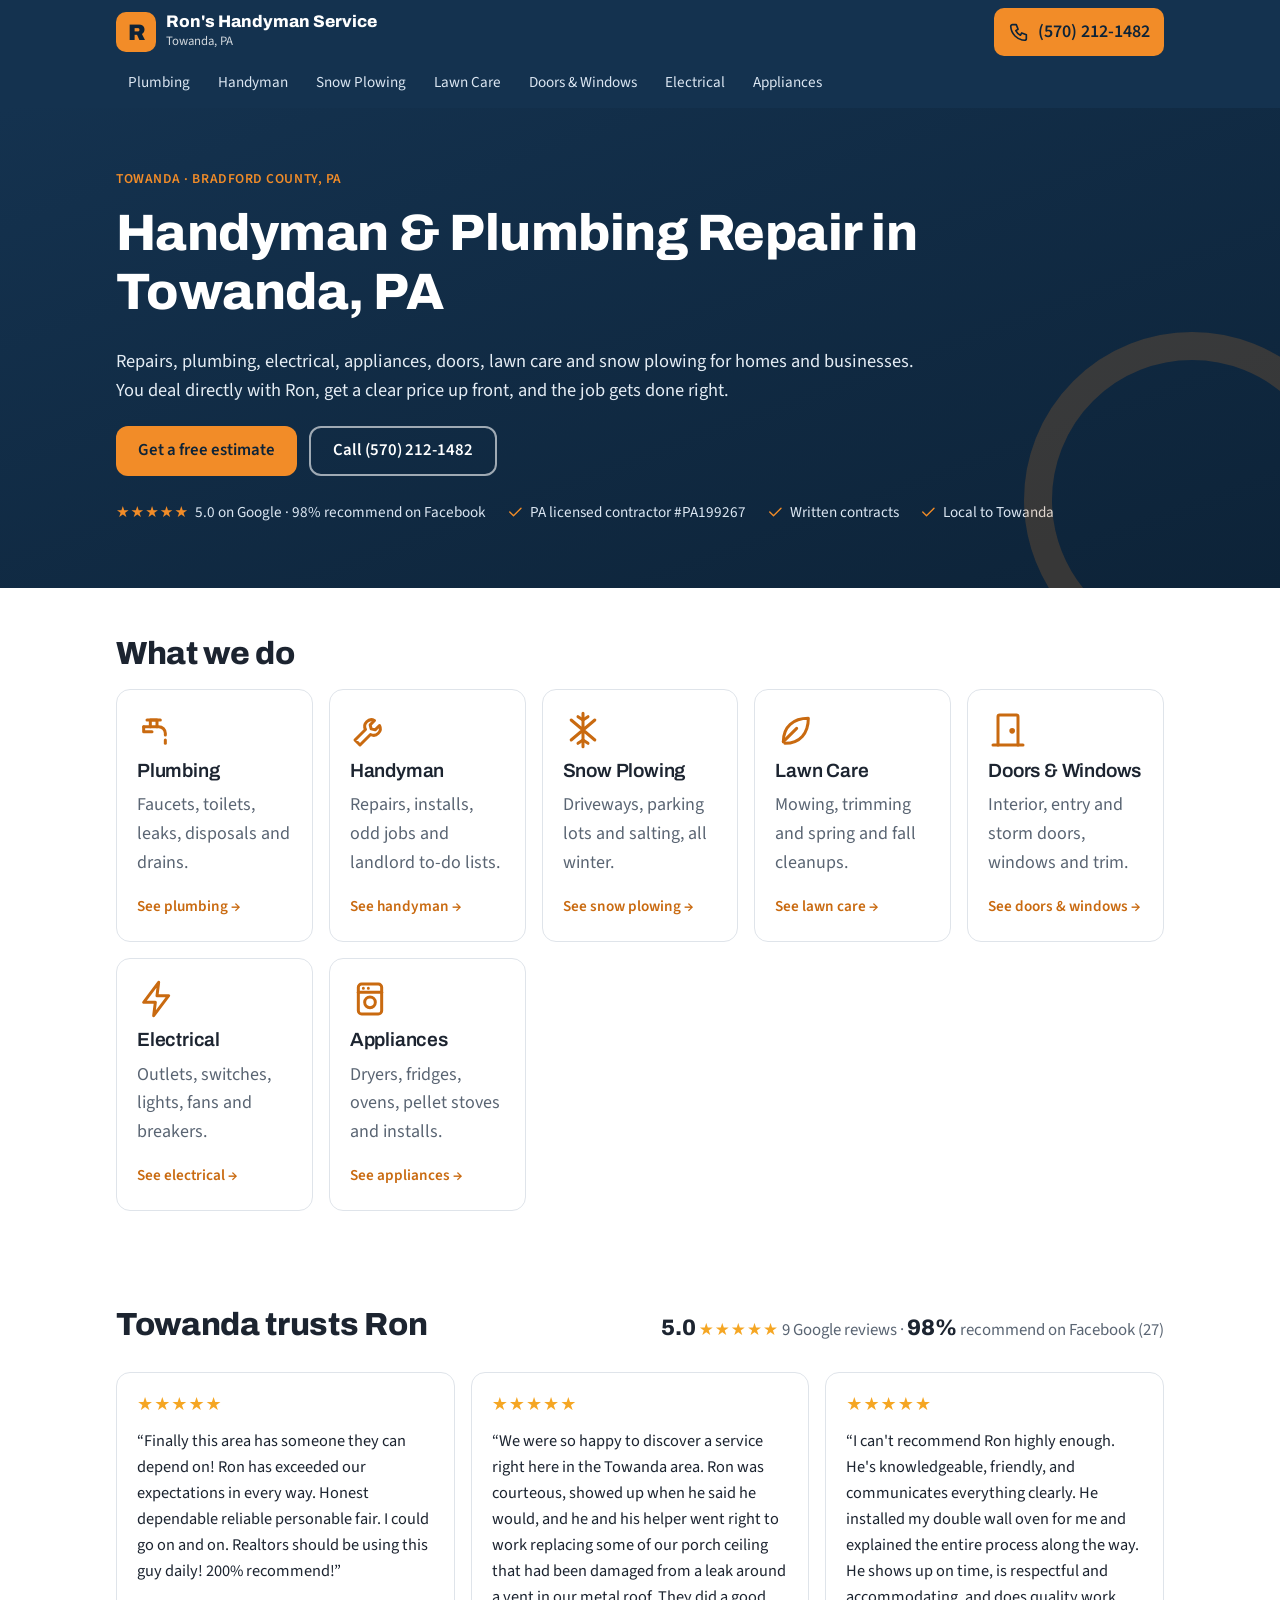
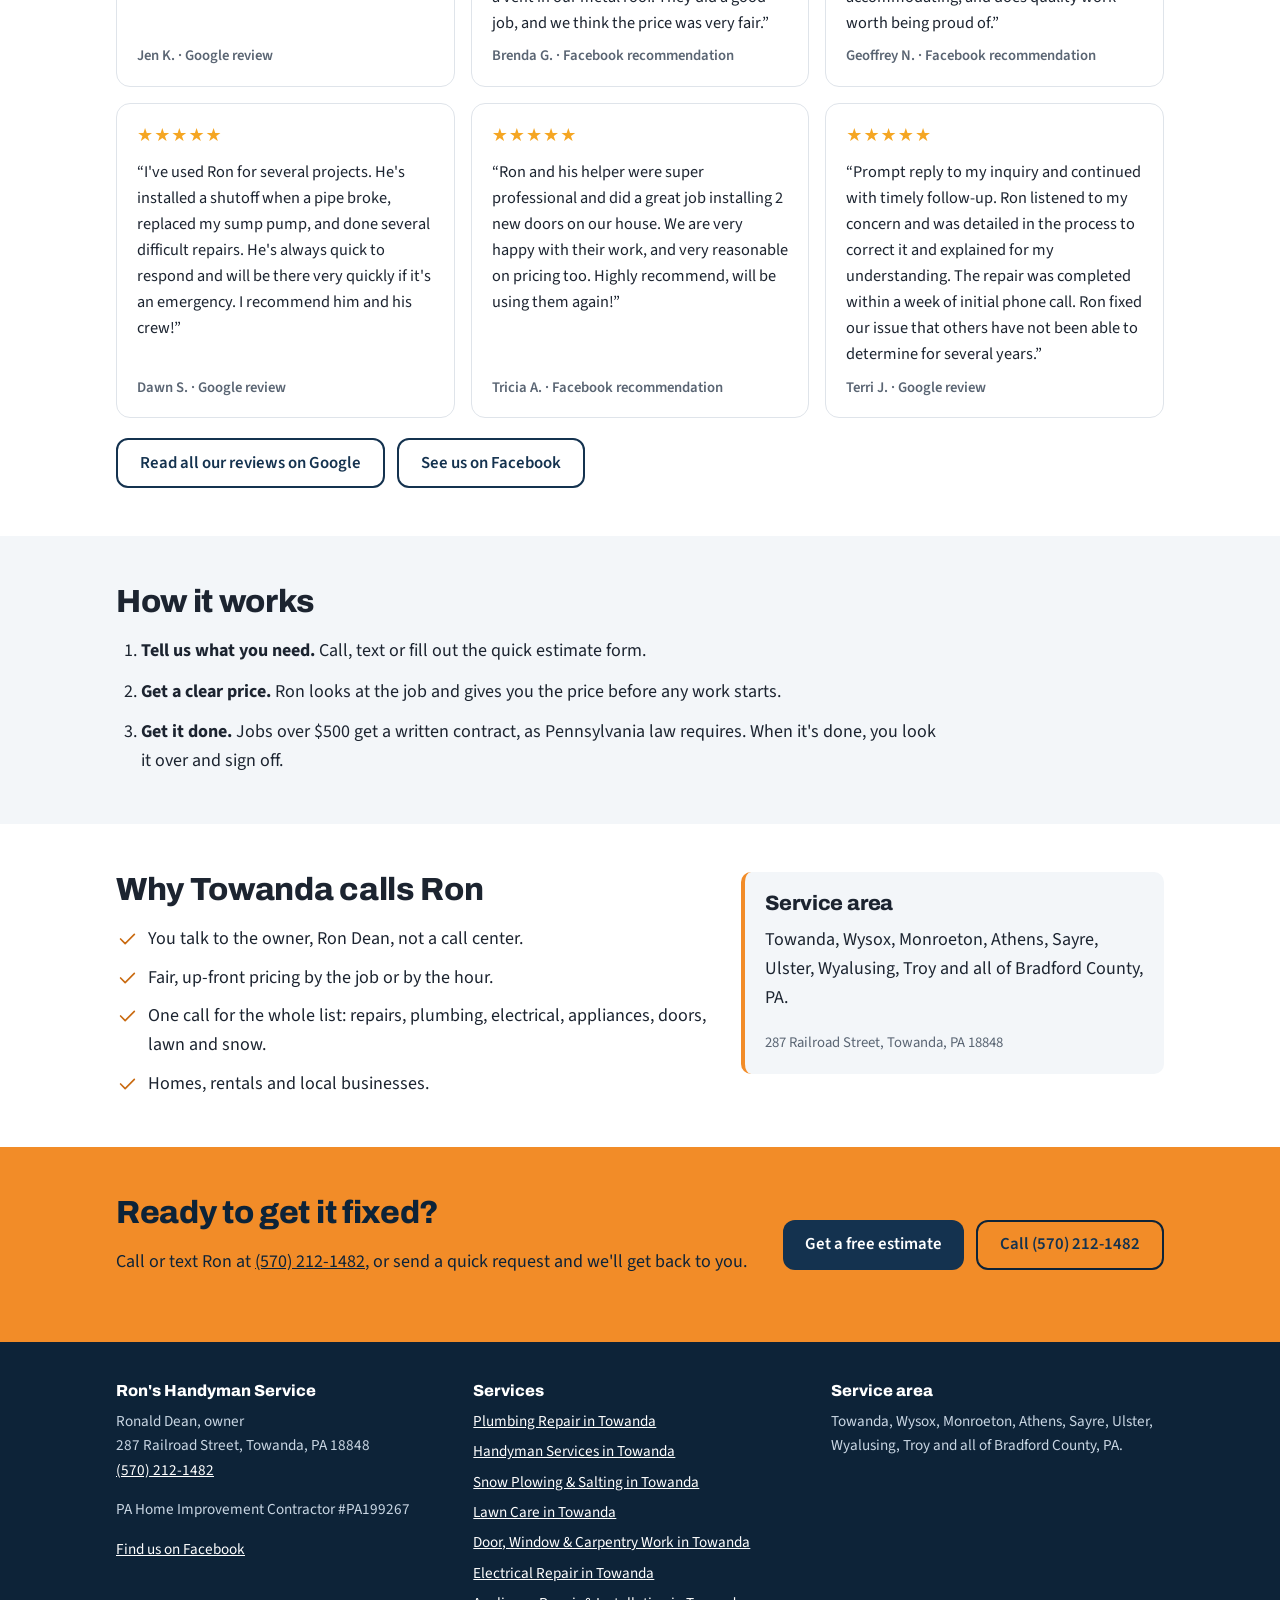
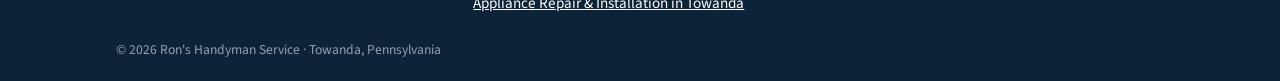
==== index.html @ ed1fc8e1 "Add files via upload" ====
<!doctype html>
<html lang="en">
<head>
<meta charset="utf-8">
<meta name="viewport" content="width=device-width, initial-scale=1">
<title>Ron&#x27;s Handyman Service – Handyman &amp; Plumbing in Towanda, PA</title>
<meta name="description" content="Handyman, plumbing, electrical and appliance repair, lawn care and snow plowing in Towanda and Bradford County, PA. Licensed PA contractor #PA199267. Call (570) 212-1482.">
<link rel="canonical" href="https://www.ronshandymanservice.org/">
<meta property="og:type" content="website">
<meta property="og:title" content="Ron&#x27;s Handyman Service – Handyman &amp; Plumbing in Towanda, PA">
<meta property="og:description" content="Handyman, plumbing, electrical and appliance repair, lawn care and snow plowing in Towanda and Bradford County, PA. Licensed PA contractor #PA199267. Call (570) 212-1482.">
<meta property="og:url" content="https://www.ronshandymanservice.org/">
<meta name="theme-color" content="#14324f">
<link rel="icon" href="favicon.svg" type="image/svg+xml">
<link rel="preconnect" href="https://fonts.googleapis.com"><link rel="preconnect" href="https://fonts.gstatic.com" crossorigin>
<link href="https://fonts.googleapis.com/css2?family=Archivo:wght@600;800&family=Source+Sans+3:wght@400;600&display=swap" rel="stylesheet">
<link rel="stylesheet" href="style.css">
<script type="application/ld+json">{"@context": "https://schema.org", "@type": "HomeAndConstructionBusiness", "name": "Ron's Handyman Service", "url": "https://www.ronshandymanservice.org/", "telephone": "+1-570-212-1482", "founder": {"@type": "Person", "name": "Ronald Dean"}, "address": {"@type": "PostalAddress", "streetAddress": "287 Railroad Street", "addressLocality": "Towanda", "addressRegion": "PA", "postalCode": "18848", "addressCountry": "US"}, "areaServed": [{"@type": "City", "name": "Towanda, PA"}, {"@type": "City", "name": "Wysox, PA"}, {"@type": "City", "name": "Monroeton, PA"}, {"@type": "City", "name": "Athens, PA"}, {"@type": "City", "name": "Sayre, PA"}, {"@type": "City", "name": "Ulster, PA"}, {"@type": "City", "name": "Wyalusing, PA"}, {"@type": "City", "name": "Troy, PA"}, {"@type": "AdministrativeArea", "name": "Bradford County, PA"}], "sameAs": ["https://www.facebook.com/ronshandymanservicespa/", "https://www.google.com/search?q=Ron%27s+Handyman+Services+Towanda+PA"]}</script>
</head>
<body>
<a class="skip" href="#main">Skip to content</a>
<header class="top">
  <div class="wrap bar">
    <a class="brand" href="index.html" aria-label="Ron's Handyman Service home">
      <span class="mark">R</span><span><b>Ron's Handyman Service</b><small>Towanda, PA</small></span>
    </a>
    <a class="callbtn" href="tel:+15702121482"><svg class="ic" viewBox="0 0 24 24" fill="none" stroke="currentColor" stroke-width="1.8" stroke-linecap="round" stroke-linejoin="round" aria-hidden="true"><path d="M5 4h4l2 5-2.5 1.5a11 11 0 0 0 5 5L15 13l5 2v4a2 2 0 0 1-2 2A16 16 0 0 1 3 6a2 2 0 0 1 2-2"/></svg><span>(570) 212-1482</span></a>
  </div>
  <nav class="wrap nav" aria-label="Services"><a href="plumbing-towanda-pa.html">Plumbing</a><a href="handyman-towanda-pa.html">Handyman</a><a href="snow-plowing-towanda-pa.html">Snow Plowing</a><a href="lawn-care-towanda-pa.html">Lawn Care</a><a href="doors-windows-towanda-pa.html">Doors & Windows</a><a href="electrical-repair-towanda-pa.html">Electrical</a><a href="appliance-repair-towanda-pa.html">Appliances</a></nav>
</header>
<main id="main">
<section class="hero"><div class="wrap">
  <p class="eyebrow">Towanda · Bradford County, PA</p>
  <h1>Handyman &amp; Plumbing Repair in Towanda, PA</h1>
  <p class="lead">Repairs, plumbing, electrical, appliances, doors, lawn care and snow plowing for homes and businesses. You deal directly with Ron, get a clear price up front, and the job gets done right.</p>
  <div class="btns"><a class="btn primary" href="https://form.jotform.com/262972486464067" rel="noopener">Get a free estimate</a><a class="btn ghost light" href="tel:+15702121482">Call (570) 212-1482</a></div>
  <ul class="trust"><li><span class="stars">★★★★★</span> 5.0 on Google · 98% recommend on Facebook</li><li><svg class="ic" viewBox="0 0 24 24" fill="none" stroke="currentColor" stroke-width="1.8" stroke-linecap="round" stroke-linejoin="round" aria-hidden="true"><path d="m5 12 5 5L20 7"/></svg> PA licensed contractor #PA199267</li><li><svg class="ic" viewBox="0 0 24 24" fill="none" stroke="currentColor" stroke-width="1.8" stroke-linecap="round" stroke-linejoin="round" aria-hidden="true"><path d="m5 12 5 5L20 7"/></svg> Written contracts</li><li><svg class="ic" viewBox="0 0 24 24" fill="none" stroke="currentColor" stroke-width="1.8" stroke-linecap="round" stroke-linejoin="round" aria-hidden="true"><path d="m5 12 5 5L20 7"/></svg> Local to Towanda</li></ul>
</div></section>
<section class="wrap svc">
  <h2>What we do</h2>
  <div class="cards"><a class="card" href="plumbing-towanda-pa.html"><svg class="ic big" viewBox="0 0 24 24" fill="none" stroke="currentColor" stroke-width="1.8" stroke-linecap="round" stroke-linejoin="round" aria-hidden="true"><path d="M4 10h9a4 4 0 0 1 4 4v1"/><path d="M8 10V6h4v4"/><path d="M6 6h8"/><path d="M17 18v2"/><path d="M4 10v3h5"/></svg><h3>Plumbing</h3><p>Faucets, toilets, leaks, disposals and drains.</p><span class="more-l">See plumbing →</span></a><a class="card" href="handyman-towanda-pa.html"><svg class="ic big" viewBox="0 0 24 24" fill="none" stroke="currentColor" stroke-width="1.8" stroke-linecap="round" stroke-linejoin="round" aria-hidden="true"><path d="M14.7 6.3a4 4 0 0 0-5.4 5.4L3 18l3 3 6.3-6.3a4 4 0 0 0 5.4-5.4l-2.6 2.6-2.4-.6-.6-2.4z"/></svg><h3>Handyman</h3><p>Repairs, installs, odd jobs and landlord to-do lists.</p><span class="more-l">See handyman →</span></a><a class="card" href="snow-plowing-towanda-pa.html"><svg class="ic big" viewBox="0 0 24 24" fill="none" stroke="currentColor" stroke-width="1.8" stroke-linecap="round" stroke-linejoin="round" aria-hidden="true"><path d="M12 2v20M4.9 6l14.2 12M19.1 6 4.9 18"/><path d="m9 4 3 2 3-2M9 20l3-2 3 2"/></svg><h3>Snow Plowing</h3><p>Driveways, parking lots and salting, all winter.</p><span class="more-l">See snow plowing →</span></a><a class="card" href="lawn-care-towanda-pa.html"><svg class="ic big" viewBox="0 0 24 24" fill="none" stroke="currentColor" stroke-width="1.8" stroke-linecap="round" stroke-linejoin="round" aria-hidden="true"><path d="M5 19c0-9 6-14 15-14 0 9-5 15-14 15"/><path d="M5 19 13 11"/></svg><h3>Lawn Care</h3><p>Mowing, trimming and spring and fall cleanups.</p><span class="more-l">See lawn care →</span></a><a class="card" href="doors-windows-towanda-pa.html"><svg class="ic big" viewBox="0 0 24 24" fill="none" stroke="currentColor" stroke-width="1.8" stroke-linecap="round" stroke-linejoin="round" aria-hidden="true"><path d="M6 21V4a1 1 0 0 1 1-1h10a1 1 0 0 1 1 1v17"/><path d="M3 21h18"/><circle cx="14.5" cy="12.5" r=".8" fill="currentColor"/></svg><h3>Doors & Windows</h3><p>Interior, entry and storm doors, windows and trim.</p><span class="more-l">See doors & windows →</span></a><a class="card" href="electrical-repair-towanda-pa.html"><svg class="ic big" viewBox="0 0 24 24" fill="none" stroke="currentColor" stroke-width="1.8" stroke-linecap="round" stroke-linejoin="round" aria-hidden="true"><path d="M13 2 4 14h7l-1 8 9-12h-7z"/></svg><h3>Electrical</h3><p>Outlets, switches, lights, fans and breakers.</p><span class="more-l">See electrical →</span></a><a class="card" href="appliance-repair-towanda-pa.html"><svg class="ic big" viewBox="0 0 24 24" fill="none" stroke="currentColor" stroke-width="1.8" stroke-linecap="round" stroke-linejoin="round" aria-hidden="true"><rect x="5" y="3" width="14" height="18" rx="2"/><path d="M5 8h14"/><circle cx="12" cy="14" r="3.2"/><path d="M8 5.5h.01M11 5.5h.01"/></svg><h3>Appliances</h3><p>Dryers, fridges, ovens, pellet stoves and installs.</p><span class="more-l">See appliances →</span></a></div>
</section>
<section class="wrap reviews">
  <div class="rvhead"><h2>Towanda trusts Ron</h2><p class="score"><b>5.0</b> <span class="stars" aria-label="5 out of 5 stars">★★★★★</span> <span>9 Google reviews</span> · <b>98%</b> <span>recommend on Facebook (27)</span></p></div>
  <div class="rvgrid"><figure class="rv"><span class="stars" aria-label="5 out of 5 stars">★★★★★</span><blockquote>“Finally this area has someone they can depend on! Ron has exceeded our expectations in every way. Honest dependable reliable personable fair. I could go on and on. Realtors should be using this guy daily! 200% recommend!”</blockquote><figcaption>Jen K. · Google review</figcaption></figure><figure class="rv"><span class="stars" aria-label="5 out of 5 stars">★★★★★</span><blockquote>“We were so happy to discover a service right here in the Towanda area. Ron was courteous, showed up when he said he would, and he and his helper went right to work replacing some of our porch ceiling that had been damaged from a leak around a vent in our metal roof. They did a good job, and we think the price was very fair.”</blockquote><figcaption>Brenda G. · Facebook recommendation</figcaption></figure><figure class="rv"><span class="stars" aria-label="5 out of 5 stars">★★★★★</span><blockquote>“I can&#x27;t recommend Ron highly enough. He&#x27;s knowledgeable, friendly, and communicates everything clearly. He installed my double wall oven for me and explained the entire process along the way. He shows up on time, is respectful and accommodating, and does quality work worth being proud of.”</blockquote><figcaption>Geoffrey N. · Facebook recommendation</figcaption></figure><figure class="rv"><span class="stars" aria-label="5 out of 5 stars">★★★★★</span><blockquote>“I&#x27;ve used Ron for several projects. He&#x27;s installed a shutoff when a pipe broke, replaced my sump pump, and done several difficult repairs. He&#x27;s always quick to respond and will be there very quickly if it&#x27;s an emergency. I recommend him and his crew!”</blockquote><figcaption>Dawn S. · Google review</figcaption></figure><figure class="rv"><span class="stars" aria-label="5 out of 5 stars">★★★★★</span><blockquote>“Ron and his helper were super professional and did a great job installing 2 new doors on our house. We are very happy with their work, and very reasonable on pricing too. Highly recommend, will be using them again!”</blockquote><figcaption>Tricia A. · Facebook recommendation</figcaption></figure><figure class="rv"><span class="stars" aria-label="5 out of 5 stars">★★★★★</span><blockquote>“Prompt reply to my inquiry and continued with timely follow-up. Ron listened to my concern and was detailed in the process to correct it and explained for my understanding. The repair was completed within a week of initial phone call. Ron fixed our issue that others have not been able to determine for several years.”</blockquote><figcaption>Terri J. · Google review</figcaption></figure></div>
  <div class="btns"><a class="btn ghost" href="https://www.google.com/search?q=Ron%27s+Handyman+Services+Towanda+PA" rel="noopener">Read all our reviews on Google</a><a class="btn ghost" href="https://www.facebook.com/ronshandymanservicespa/" rel="noopener">See us on Facebook</a></div>
</section>
<section class="band"><div class="wrap">
  <h2>How it works</h2>
  <ol class="steps">
    <li><b>Tell us what you need.</b> Call, text or fill out the quick estimate form.</li>
    <li><b>Get a clear price.</b> Ron looks at the job and gives you the price before any work starts.</li>
    <li><b>Get it done.</b> Jobs over $500 get a written contract, as Pennsylvania law requires. When it's done, you look it over and sign off.</li>
  </ol>
</div></section>
<section class="wrap two">
  <div>
    <h2>Why Towanda calls Ron</h2>
    <ul class="checks">
      <li><svg class="ic" viewBox="0 0 24 24" fill="none" stroke="currentColor" stroke-width="1.8" stroke-linecap="round" stroke-linejoin="round" aria-hidden="true"><path d="m5 12 5 5L20 7"/></svg><span>You talk to the owner, Ron Dean, not a call center.</span></li>
      <li><svg class="ic" viewBox="0 0 24 24" fill="none" stroke="currentColor" stroke-width="1.8" stroke-linecap="round" stroke-linejoin="round" aria-hidden="true"><path d="m5 12 5 5L20 7"/></svg><span>Fair, up-front pricing by the job or by the hour.</span></li>
      <li><svg class="ic" viewBox="0 0 24 24" fill="none" stroke="currentColor" stroke-width="1.8" stroke-linecap="round" stroke-linejoin="round" aria-hidden="true"><path d="m5 12 5 5L20 7"/></svg><span>One call for the whole list: repairs, plumbing, electrical, appliances, doors, lawn and snow.</span></li>
      <li><svg class="ic" viewBox="0 0 24 24" fill="none" stroke="currentColor" stroke-width="1.8" stroke-linecap="round" stroke-linejoin="round" aria-hidden="true"><path d="m5 12 5 5L20 7"/></svg><span>Homes, rentals and local businesses.</span></li>
    </ul>
  </div>
  <aside class="side">
    <h2>Service area</h2>
    <p>Towanda, Wysox, Monroeton, Athens, Sayre, Ulster, Wyalusing, Troy and all of Bradford County, PA.</p>
    <p class="lic">287 Railroad Street, Towanda, PA 18848</p>
  </aside>
</section>
<section class="cta"><div class="wrap ctain">
  <div><h2>Ready to get it fixed?</h2><p>Call or text Ron at <a href="tel:+15702121482">(570) 212-1482</a>, or send a quick request and we'll get back to you.</p></div>
  <div class="btns"><a class="btn primary" href="https://form.jotform.com/262972486464067" rel="noopener">Get a free estimate</a><a class="btn ghost" href="tel:+15702121482">Call (570) 212-1482</a></div>
</div></section>
</main>
<footer class="foot">
  <div class="wrap fgrid">
    <div>
      <p class="fname">Ron's Handyman Service</p>
      <p>Ronald Dean, owner<br>287 Railroad Street, Towanda, PA 18848<br><a href="tel:+15702121482">(570) 212-1482</a></p>
      <p>PA Home Improvement Contractor #PA199267</p>
      <p><a href="https://www.facebook.com/ronshandymanservicespa/" rel="noopener">Find us on Facebook</a></p>
    </div>
    <div>
      <p class="fname">Services</p>
      <ul><li><a href="plumbing-towanda-pa.html">Plumbing Repair in Towanda</a></li><li><a href="handyman-towanda-pa.html">Handyman Services in Towanda</a></li><li><a href="snow-plowing-towanda-pa.html">Snow Plowing & Salting in Towanda</a></li><li><a href="lawn-care-towanda-pa.html">Lawn Care in Towanda</a></li><li><a href="doors-windows-towanda-pa.html">Door, Window & Carpentry Work in Towanda</a></li><li><a href="electrical-repair-towanda-pa.html">Electrical Repair in Towanda</a></li><li><a href="appliance-repair-towanda-pa.html">Appliance Repair & Installation in Towanda</a></li></ul>
    </div>
    <div>
      <p class="fname">Service area</p>
      <p>Towanda, Wysox, Monroeton, Athens, Sayre, Ulster, Wyalusing, Troy and all of Bradford County, PA.</p>
    </div>
  </div>
  <p class="wrap copy">© 2026 Ron's Handyman Service · Towanda, Pennsylvania</p>
</footer>
<div class="dock">
  <a class="d1" href="tel:+15702121482"><svg class="ic" viewBox="0 0 24 24" fill="none" stroke="currentColor" stroke-width="1.8" stroke-linecap="round" stroke-linejoin="round" aria-hidden="true"><path d="M5 4h4l2 5-2.5 1.5a11 11 0 0 0 5 5L15 13l5 2v4a2 2 0 0 1-2 2A16 16 0 0 1 3 6a2 2 0 0 1 2-2"/></svg> Call Ron</a>
  <a class="d2" href="https://form.jotform.com/262972486464067" rel="noopener">Free estimate</a>
</div>
</body>
</html>
---- style.css ----
:root{
  --navy:#14324f; --navy-2:#0d2338; --orange:#f28c28; --orange-d:#c96a10;
  --ink:#1c2430; --muted:#5a6573; --line:#dfe4ea; --paper:#ffffff; --tint:#f3f6f9;
  --head:"Archivo",system-ui,sans-serif; --body:"Source Sans 3",system-ui,-apple-system,"Segoe UI",sans-serif;
}
*{box-sizing:border-box}
html{-webkit-text-size-adjust:100%}
body{margin:0;background:var(--paper);color:var(--ink);font:400 18px/1.6 var(--body);padding-bottom:72px}
img,svg{max-width:100%}
a{color:var(--navy)}
h1,h2,h3{font-family:var(--head);line-height:1.15;margin:0 0 .5em;letter-spacing:-.01em}
h1{font-size:clamp(2rem,6vw,3.2rem);font-weight:800}
h2{font-size:clamp(1.45rem,4vw,2rem);font-weight:800}
h3{font-size:1.2rem;font-weight:600}
p{margin:0 0 1em}
.wrap{max-width:1080px;margin:0 auto;padding:0 16px}
.skip{position:absolute;left:-999px}.skip:focus{left:16px;top:8px;background:#fff;padding:8px;z-index:9}
.ic{width:22px;height:22px;flex:none}
.ic.big{width:40px;height:40px;color:var(--orange-d)}

/* header */
.top{background:var(--navy);color:#fff;position:sticky;top:0;z-index:5}
.bar{display:flex;align-items:center;justify-content:space-between;gap:12px;min-height:64px}
.brand{display:flex;align-items:center;gap:10px;color:#fff;text-decoration:none;min-width:0}
.brand b{display:block;font:800 1.05rem var(--head);white-space:nowrap;overflow:hidden;text-overflow:ellipsis}
.brand small{display:block;font-size:.8rem;opacity:.8}
.mark{width:40px;height:40px;border-radius:10px;background:var(--orange);color:var(--navy-2);display:grid;place-items:center;font:900 1.4rem var(--head);flex:none}
.callbtn{display:inline-flex;align-items:center;gap:8px;background:var(--orange);color:var(--navy-2);font-weight:600;text-decoration:none;border-radius:10px;padding:10px 14px;white-space:nowrap}
.nav{display:flex;gap:4px;overflow-x:auto;padding-bottom:8px;scrollbar-width:none}
.nav::-webkit-scrollbar{display:none}
.nav a{color:#dbe6f2;text-decoration:none;font-size:.95rem;padding:6px 12px;border-radius:99px;white-space:nowrap}
.nav a:hover,.nav a[aria-current]{background:rgba(255,255,255,.14);color:#fff}

/* hero */
.hero{background:linear-gradient(160deg,var(--navy) 0%,var(--navy-2) 100%);color:#fff;padding:56px 0 64px;position:relative;overflow:hidden}
.hero::after{content:"";position:absolute;right:-80px;bottom:-80px;width:280px;height:280px;border:28px solid rgba(242,140,40,.18);border-radius:50%}
.hero.small{padding:44px 0 52px}
.eyebrow{display:inline-flex;align-items:center;gap:8px;color:var(--orange);font-weight:600;letter-spacing:.04em;text-transform:uppercase;font-size:.85rem}
.lead{font-size:1.15rem;max-width:44em;color:#e4ecf4}
.btns{display:flex;flex-wrap:wrap;gap:12px;margin-top:20px;position:relative;z-index:1}
.btn{display:inline-flex;align-items:center;justify-content:center;min-height:50px;padding:0 22px;border-radius:12px;font-weight:600;text-decoration:none;font-size:1.05rem}
.btn.primary{background:var(--orange);color:var(--navy-2)}
.btn.primary:hover{background:#ff9d3d}
.btn.ghost{border:2px solid var(--navy);color:var(--navy)}
.btn.ghost.light{border-color:rgba(255,255,255,.6);color:#fff}
.trust{list-style:none;padding:0;margin:24px 0 0;display:flex;flex-wrap:wrap;gap:8px 20px;color:#dbe6f2;font-size:.95rem}
.trust li{display:flex;align-items:center;gap:6px}
.trust .ic{color:var(--orange);width:18px;height:18px}

/* sections */
section{padding:48px 0}
.hero+section{padding-top:48px}
.cards{display:grid;grid-template-columns:repeat(auto-fit,minmax(180px,1fr));gap:16px}
.card{display:block;border:1px solid var(--line);border-radius:14px;padding:20px;text-decoration:none;color:var(--ink);background:#fff;transition:border-color .15s,transform .15s}
.card:hover{border-color:var(--orange);transform:translateY(-2px)}
.card p{color:var(--muted);margin:.3em 0 .8em}
.more-l{color:var(--orange-d);font-weight:600;font-size:.95rem}
.band{background:var(--tint)}
.steps{margin:0;padding-left:1.4em;display:grid;gap:12px;max-width:46em}
.two{display:grid;grid-template-columns:1.4fr 1fr;gap:32px;align-items:start}
.checks{list-style:none;padding:0;margin:0;display:grid;gap:10px}
.checks li{display:flex;gap:10px;align-items:flex-start}
.checks .ic{color:var(--orange-d);margin-top:3px}
.side{background:var(--tint);border-left:4px solid var(--orange);border-radius:10px;padding:20px}
.side h2{font-size:1.3rem}
.lic{font-size:.92rem;color:var(--muted);margin:0}
.towns{list-style:none;padding:0;margin:0;display:flex;flex-wrap:wrap;gap:8px}
.towns li{background:#fff;border:1px solid var(--line);border-radius:99px;padding:6px 14px;font-size:.95rem}
.minis{display:flex;flex-wrap:wrap;gap:10px}
.mini{display:inline-flex;align-items:center;gap:8px;border:1px solid var(--line);border-radius:10px;padding:10px 14px;text-decoration:none;color:var(--ink);font-weight:600}
.mini .ic{color:var(--orange-d)}
.mini:hover{border-color:var(--orange)}
.cta{background:var(--orange);color:var(--navy-2)}
.ctain{display:flex;flex-wrap:wrap;align-items:center;justify-content:space-between;gap:16px}
.cta a{color:var(--navy-2)}
.cta .btn.primary{background:var(--navy);color:#fff}
.cta .btn.ghost{border-color:var(--navy-2)}
.cta .btns{margin-top:0}

/* footer */
.foot{background:var(--navy-2);color:#c9d6e3;padding:40px 0 20px;font-size:.95rem}
.foot a{color:#fff}
.fgrid{display:grid;grid-template-columns:repeat(auto-fit,minmax(220px,1fr));gap:24px}
.fname{font:800 1rem var(--head);color:#fff;margin-bottom:.6em}
.foot ul{list-style:none;padding:0;margin:0;display:grid;gap:6px}
.copy{margin-top:24px;font-size:.85rem;opacity:.7}

/* mobile call dock */
.dock{position:fixed;left:0;right:0;bottom:0;display:grid;grid-template-columns:1fr 1fr;z-index:6;box-shadow:0 -4px 16px rgba(0,0,0,.15)}
.dock a{display:flex;align-items:center;justify-content:center;gap:8px;min-height:60px;font-weight:600;text-decoration:none;font-size:1.05rem}
.d1{background:var(--navy);color:#fff}.d2{background:var(--orange);color:var(--navy-2)}

@media (max-width:760px){
  .two{grid-template-columns:1fr}
  .callbtn span{display:none}
  .callbtn{padding:10px}
  .btns .btn{flex:1 1 100%}
}
@media (min-width:761px){ body{padding-bottom:0} .dock{display:none} }
section.wrap{padding:48px 16px}
.stars{color:#f5a623;letter-spacing:1px}
.reviews .rvhead{display:flex;flex-wrap:wrap;align-items:baseline;justify-content:space-between;gap:8px 20px}
.score{margin:0;font-size:1.05rem;color:var(--muted)}.score b{color:var(--ink);font:800 1.4rem var(--head)}
.rvgrid{display:grid;grid-template-columns:repeat(auto-fit,minmax(260px,1fr));gap:16px;margin-top:12px}
.rv{margin:0;border:1px solid var(--line);border-radius:14px;padding:18px 20px;background:#fff;display:flex;flex-direction:column;gap:8px}
.rv blockquote{margin:0;font-size:1.02rem}
.rv figcaption{margin-top:auto;font-weight:600;color:var(--muted);font-size:.92rem}
.hero .trust .stars{color:var(--orange)}
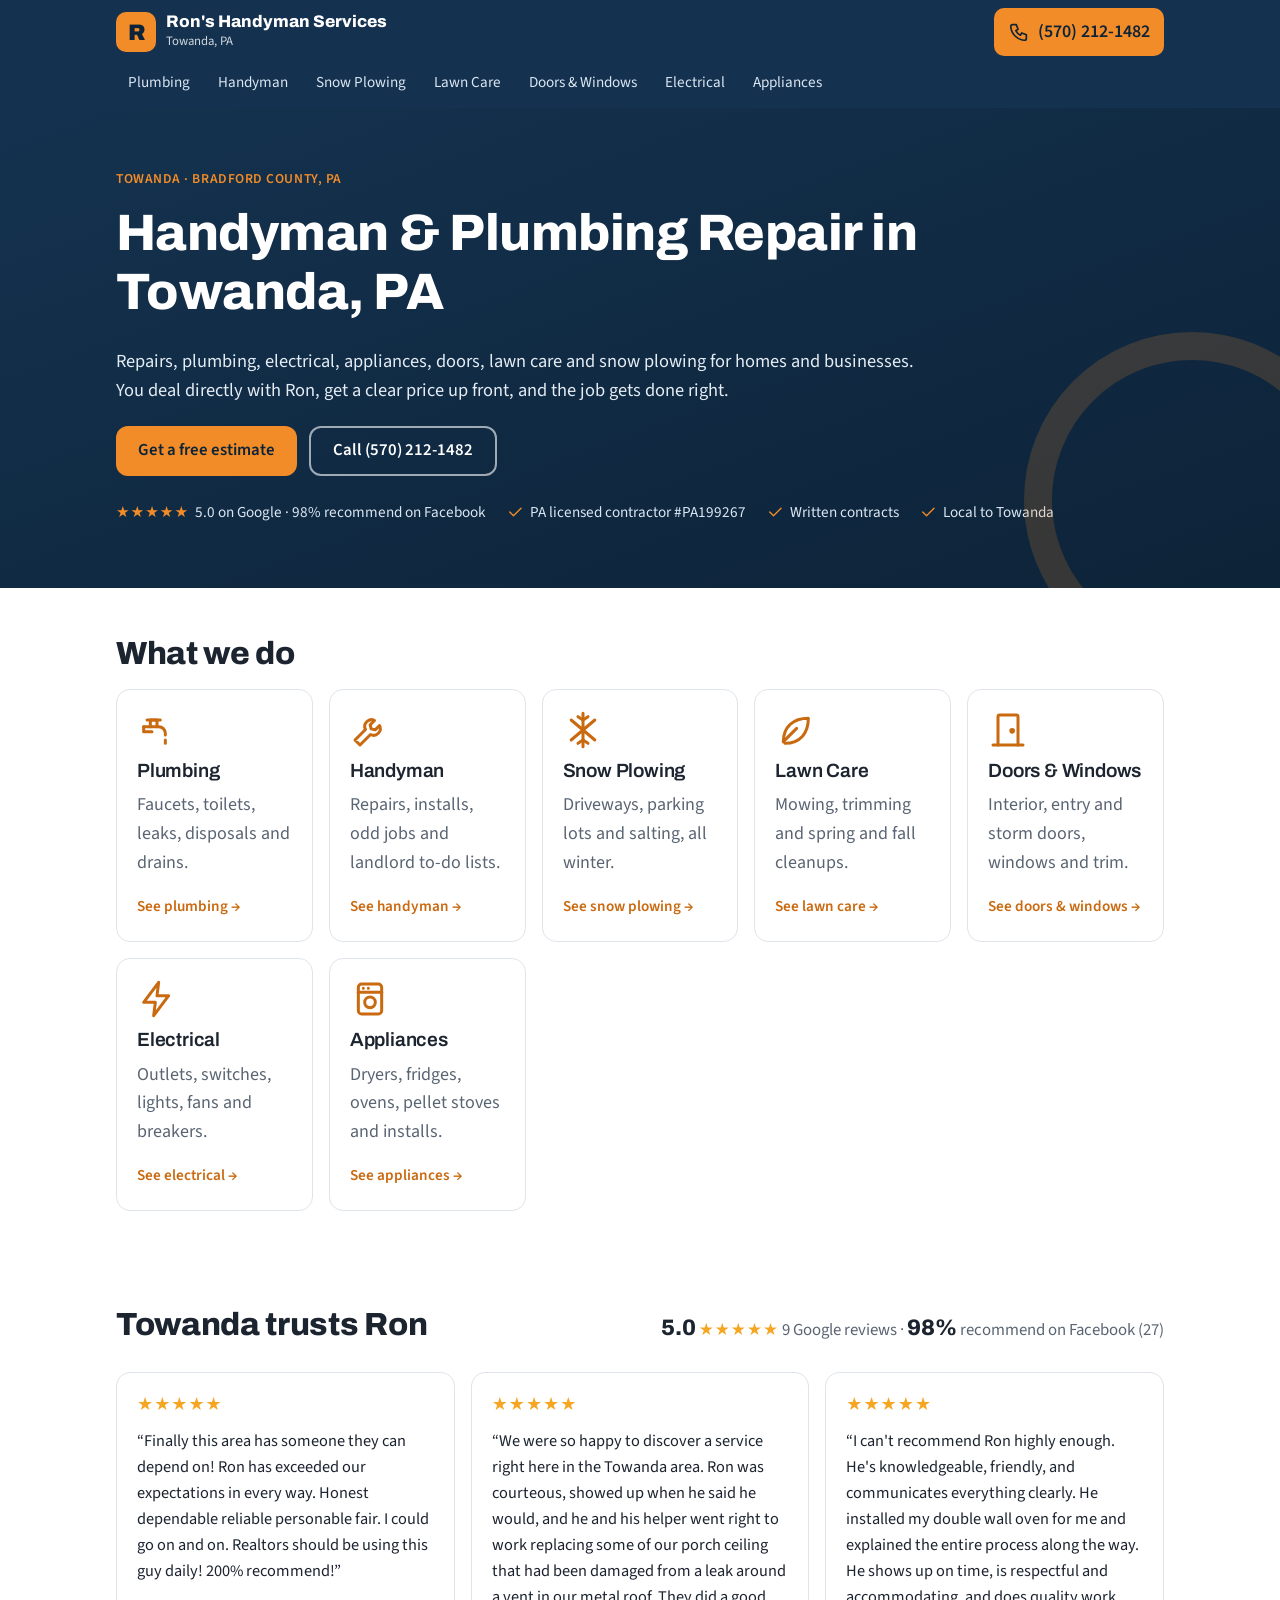
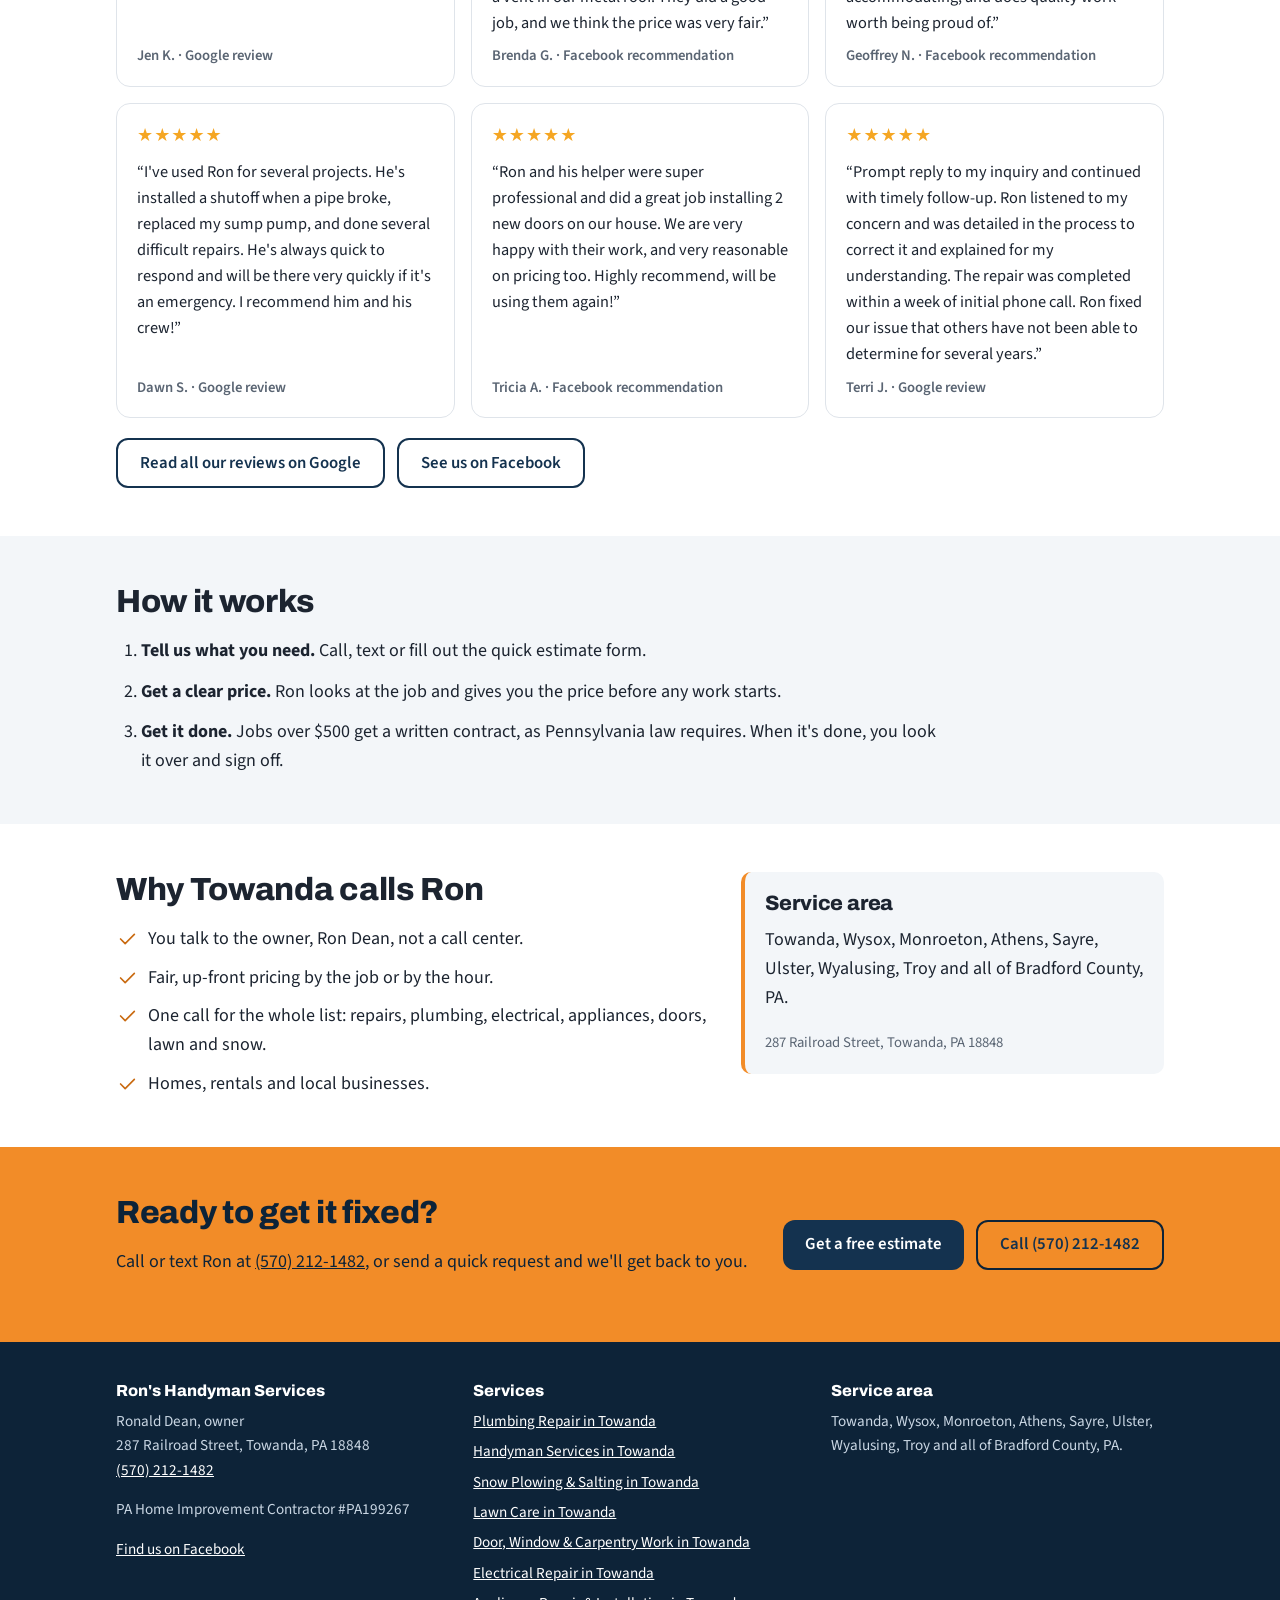
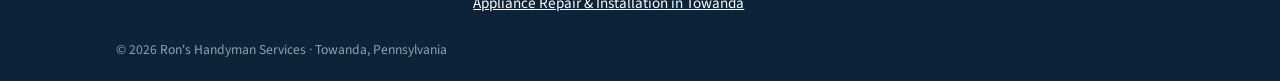
==== commit 3a83e66c: "Add files via upload" ====
--- a/index.html
+++ b/index.html
@@ -3,11 +3,11 @@
 <head>
 <meta charset="utf-8">
 <meta name="viewport" content="width=device-width, initial-scale=1">
-<title>Ron&#x27;s Handyman Service – Handyman &amp; Plumbing in Towanda, PA</title>
+<title>Ron&#x27;s Handyman Services – Handyman &amp; Plumbing in Towanda, PA</title>
 <meta name="description" content="Handyman, plumbing, electrical and appliance repair, lawn care and snow plowing in Towanda and Bradford County, PA. Licensed PA contractor #PA199267. Call (570) 212-1482.">
 <link rel="canonical" href="https://www.ronshandymanservice.org/">
 <meta property="og:type" content="website">
-<meta property="og:title" content="Ron&#x27;s Handyman Service – Handyman &amp; Plumbing in Towanda, PA">
+<meta property="og:title" content="Ron&#x27;s Handyman Services – Handyman &amp; Plumbing in Towanda, PA">
 <meta property="og:description" content="Handyman, plumbing, electrical and appliance repair, lawn care and snow plowing in Towanda and Bradford County, PA. Licensed PA contractor #PA199267. Call (570) 212-1482.">
 <meta property="og:url" content="https://www.ronshandymanservice.org/">
 <meta name="theme-color" content="#14324f">
@@ -15,14 +15,14 @@
 <link rel="preconnect" href="https://fonts.googleapis.com"><link rel="preconnect" href="https://fonts.gstatic.com" crossorigin>
 <link href="https://fonts.googleapis.com/css2?family=Archivo:wght@600;800&family=Source+Sans+3:wght@400;600&display=swap" rel="stylesheet">
 <link rel="stylesheet" href="style.css">
-<script type="application/ld+json">{"@context": "https://schema.org", "@type": "HomeAndConstructionBusiness", "name": "Ron's Handyman Service", "url": "https://www.ronshandymanservice.org/", "telephone": "+1-570-212-1482", "founder": {"@type": "Person", "name": "Ronald Dean"}, "address": {"@type": "PostalAddress", "streetAddress": "287 Railroad Street", "addressLocality": "Towanda", "addressRegion": "PA", "postalCode": "18848", "addressCountry": "US"}, "areaServed": [{"@type": "City", "name": "Towanda, PA"}, {"@type": "City", "name": "Wysox, PA"}, {"@type": "City", "name": "Monroeton, PA"}, {"@type": "City", "name": "Athens, PA"}, {"@type": "City", "name": "Sayre, PA"}, {"@type": "City", "name": "Ulster, PA"}, {"@type": "City", "name": "Wyalusing, PA"}, {"@type": "City", "name": "Troy, PA"}, {"@type": "AdministrativeArea", "name": "Bradford County, PA"}], "sameAs": ["https://www.facebook.com/ronshandymanservicespa/", "https://www.google.com/search?q=Ron%27s+Handyman+Services+Towanda+PA"]}</script>
+<script type="application/ld+json">{"@context": "https://schema.org", "@type": "HomeAndConstructionBusiness", "name": "Ron's Handyman Services", "url": "https://www.ronshandymanservice.org/", "telephone": "+1-570-212-1482", "founder": {"@type": "Person", "name": "Ronald Dean"}, "address": {"@type": "PostalAddress", "streetAddress": "287 Railroad Street", "addressLocality": "Towanda", "addressRegion": "PA", "postalCode": "18848", "addressCountry": "US"}, "areaServed": [{"@type": "City", "name": "Towanda, PA"}, {"@type": "City", "name": "Wysox, PA"}, {"@type": "City", "name": "Monroeton, PA"}, {"@type": "City", "name": "Athens, PA"}, {"@type": "City", "name": "Sayre, PA"}, {"@type": "City", "name": "Ulster, PA"}, {"@type": "City", "name": "Wyalusing, PA"}, {"@type": "City", "name": "Troy, PA"}, {"@type": "AdministrativeArea", "name": "Bradford County, PA"}], "sameAs": ["https://www.facebook.com/ronshandymanservicespa/", "https://www.google.com/search?q=Ron%27s+Handyman+Services+Towanda+PA"]}</script>
 </head>
 <body>
 <a class="skip" href="#main">Skip to content</a>
 <header class="top">
   <div class="wrap bar">
-    <a class="brand" href="index.html" aria-label="Ron's Handyman Service home">
-      <span class="mark">R</span><span><b>Ron's Handyman Service</b><small>Towanda, PA</small></span>
+    <a class="brand" href="index.html" aria-label="Ron's Handyman Services home">
+      <span class="mark">R</span><span><b>Ron's Handyman Services</b><small>Towanda, PA</small></span>
     </a>
     <a class="callbtn" href="tel:+15702121482"><svg class="ic" viewBox="0 0 24 24" fill="none" stroke="currentColor" stroke-width="1.8" stroke-linecap="round" stroke-linejoin="round" aria-hidden="true"><path d="M5 4h4l2 5-2.5 1.5a11 11 0 0 0 5 5L15 13l5 2v4a2 2 0 0 1-2 2A16 16 0 0 1 3 6a2 2 0 0 1 2-2"/></svg><span>(570) 212-1482</span></a>
   </div>
@@ -77,7 +77,7 @@
 <footer class="foot">
   <div class="wrap fgrid">
     <div>
-      <p class="fname">Ron's Handyman Service</p>
+      <p class="fname">Ron's Handyman Services</p>
       <p>Ronald Dean, owner<br>287 Railroad Street, Towanda, PA 18848<br><a href="tel:+15702121482">(570) 212-1482</a></p>
       <p>PA Home Improvement Contractor #PA199267</p>
       <p><a href="https://www.facebook.com/ronshandymanservicespa/" rel="noopener">Find us on Facebook</a></p>
@@ -91,7 +91,7 @@
       <p>Towanda, Wysox, Monroeton, Athens, Sayre, Ulster, Wyalusing, Troy and all of Bradford County, PA.</p>
     </div>
   </div>
-  <p class="wrap copy">© 2026 Ron's Handyman Service · Towanda, Pennsylvania</p>
+  <p class="wrap copy">© 2026 Ron's Handyman Services · Towanda, Pennsylvania</p>
 </footer>
 <div class="dock">
   <a class="d1" href="tel:+15702121482"><svg class="ic" viewBox="0 0 24 24" fill="none" stroke="currentColor" stroke-width="1.8" stroke-linecap="round" stroke-linejoin="round" aria-hidden="true"><path d="M5 4h4l2 5-2.5 1.5a11 11 0 0 0 5 5L15 13l5 2v4a2 2 0 0 1-2 2A16 16 0 0 1 3 6a2 2 0 0 1 2-2"/></svg> Call Ron</a>
